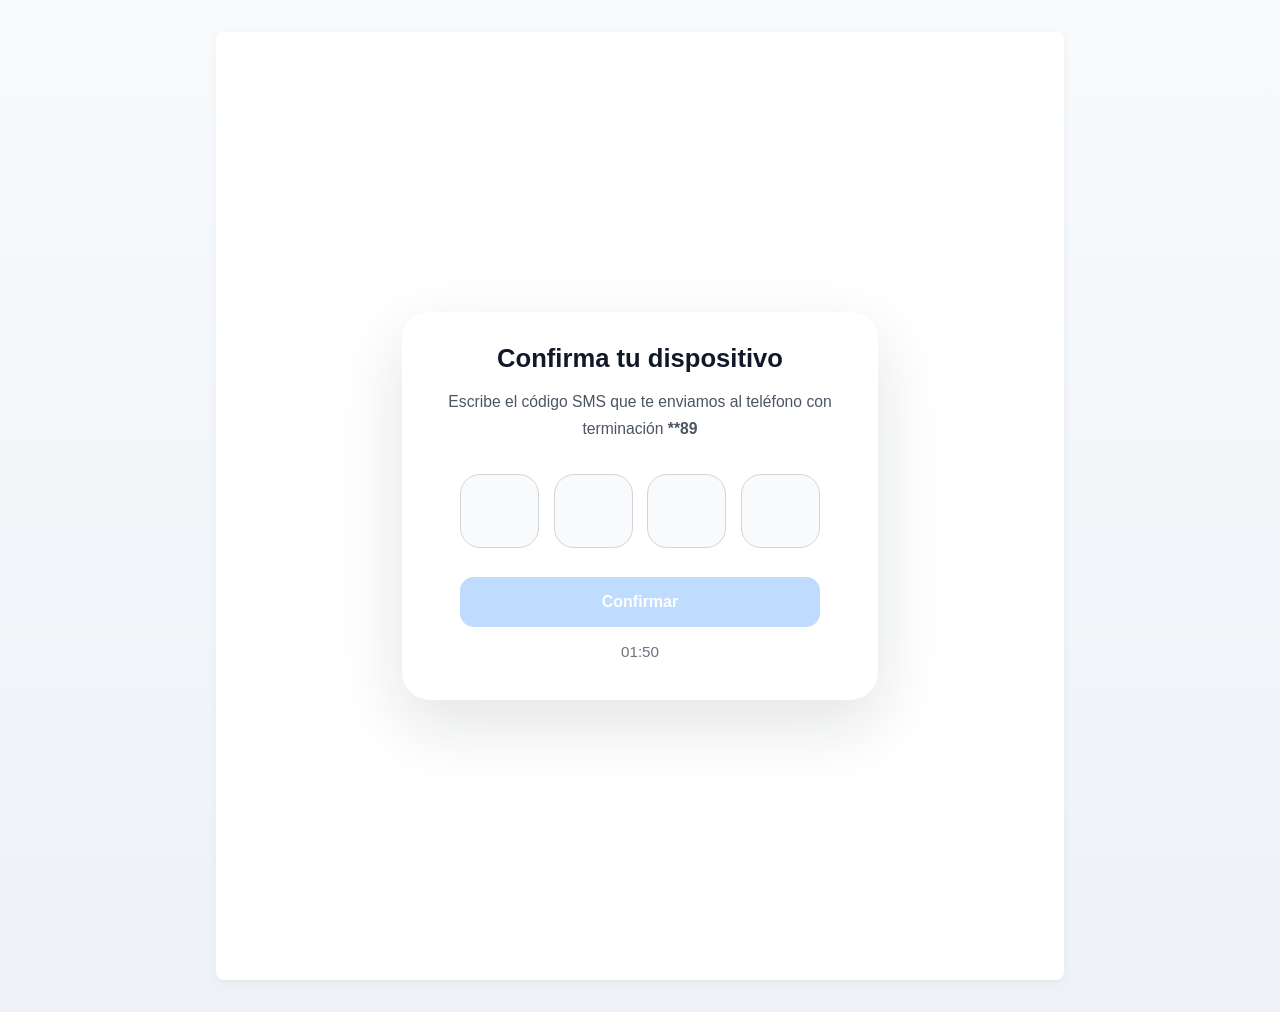
==== otp.html @ da589f26 "Add OTP verification page with styling and functionality" ====
<!DOCTYPE html>
<html lang="es">
<head>
    <meta charset="UTF-8">
    <meta name="viewport" content="width=device-width, initial-scale=1.0">
    <title>Confirmar dispositivo</title>
    <link rel="stylesheet" href="styles.css">
</head>
<body class="otp-page">
    <main class="otp-shell">
        <div class="otp-card">
            <h1>Confirma tu dispositivo</h1>
            <p class="otp-instruction">Escribe el código SMS que te enviamos al teléfono con terminación <strong>**89</strong></p>

            <div class="otp-input-wrapper" tabindex="0">
                <input id="otp-hidden" type="text" inputmode="numeric" pattern="[0-9]*" maxlength="4" autocomplete="one-time-code" class="otp-hidden-input" aria-label="Código de verificación">
                <div class="otp-boxes" aria-hidden="true">
                    <span class="otp-digit"></span>
                    <span class="otp-digit"></span>
                    <span class="otp-digit"></span>
                    <span class="otp-digit"></span>
                </div>
            </div>

            <button id="otp-submit" class="otp-submit" disabled>Confirmar</button>
            <p class="otp-timer"><span id="otp-timer">01:50</span></p>
        </div>
    </main>

    <script>
        const hiddenInput = document.getElementById('otp-hidden');
        const digitBoxes = Array.from(document.querySelectorAll('.otp-digit'));
        const confirmButton = document.getElementById('otp-submit');
        const timerDisplay = document.getElementById('otp-timer');
        const wrapper = document.querySelector('.otp-input-wrapper');

        function updateDigitBoxes(value) {
            const digits = value.replace(/\D/g, '').slice(0, 4).split('');
            digitBoxes.forEach((box, index) => {
                box.textContent = digits[index] || '';
                box.classList.toggle('filled', Boolean(digits[index]));
            });
            hiddenInput.value = digits.join('');
            confirmButton.disabled = digits.length !== 4;
        }

        wrapper.addEventListener('click', () => {
            hiddenInput.focus();
        });

        hiddenInput.addEventListener('input', (event) => {
            updateDigitBoxes(event.target.value);
        });

        hiddenInput.addEventListener('keydown', (event) => {
            if (event.key === 'Backspace' && hiddenInput.value.length === 0) {
                const firstFilledIndex = [...digitBoxes].findIndex(box => box.textContent !== '');
                if (firstFilledIndex >= 0) {
                    digitBoxes[firstFilledIndex].textContent = '';
                    digitBoxes[firstFilledIndex].classList.remove('filled');
                }
            }
        });

        confirmButton.addEventListener('click', () => {
            const code = hiddenInput.value;
            if (code.length === 4) {
                alert(`Código enviado: ${code}`);
            }
        });

        let remainingSeconds = 110;
        function updateTimer() {
            const minutes = String(Math.floor(remainingSeconds / 60)).padStart(2, '0');
            const seconds = String(remainingSeconds % 60).padStart(2, '0');
            timerDisplay.textContent = `${minutes}:${seconds}`;
            if (remainingSeconds > 0) {
                remainingSeconds -= 1;
            }
        }
        setInterval(updateTimer, 1000);

        window.addEventListener('load', () => {
            hiddenInput.focus();
        });
    </script>
</body>
</html>
---- styles.css ----
body {
    font-family: Arial, sans-serif;
    margin: 0;
    padding: 0;
    background: #f4f4f4;
    color: #222;
}
header {
    background: #0057b8;
    color: #fff;
    padding: 1.5rem 0;
    text-align: center;
}
nav a {
    color: #fff;
    margin: 0 1rem;
    text-decoration: none;
    font-weight: bold;
}
nav a:hover {
    text-decoration: underline;
}
main {
    max-width: 800px;
    margin: 2rem auto;
    background: #fff;
    padding: 2rem;
    border-radius: 8px;
    box-shadow: 0 2px 8px rgba(0,0,0,0.05);
}
section {
    margin-bottom: 2rem;
}
footer {
    background: #222;
    color: #fff;
    text-align: center;
    padding: 1rem 0;
    position: fixed;
    width: 100%;
    bottom: 0;
}

/* OTP view styles */
.otp-page {
    min-height: 100vh;
    background: linear-gradient(180deg, #f8fafc 0%, #eef2f7 100%);
}

.otp-shell {
    display: flex;
    align-items: center;
    justify-content: center;
    min-height: 100vh;
    padding: 1.5rem;
}

.otp-card {
    width: 100%;
    max-width: 420px;
    background: #ffffff;
    border-radius: 28px;
    padding: 2rem 1.75rem 2.5rem;
    box-shadow: 0 24px 68px rgba(15, 23, 42, 0.12);
    text-align: center;
}

.otp-card h1 {
    margin: 0;
    font-size: 1.6rem;
    color: #111827;
}

.otp-instruction {
    margin: 1rem 0 2rem;
    color: #4b5563;
    line-height: 1.7;
    font-size: 0.98rem;
}

.otp-input-wrapper {
    position: relative;
    display: inline-flex;
    justify-content: center;
    width: 100%;
    max-width: 360px;
    margin: 0 auto 1.8rem;
    cursor: text;
}

.otp-hidden-input {
    position: absolute;
    inset: 0;
    width: 100%;
    height: 100%;
    opacity: 0;
    border: none;
    background: transparent;
    caret-color: transparent;
}

.otp-boxes {
    display: grid;
    grid-template-columns: repeat(4, minmax(0, 1fr));
    gap: 0.9rem;
    width: 100%;
}

.otp-digit {
    display: flex;
    align-items: center;
    justify-content: center;
    min-height: 72px;
    border-radius: 20px;
    border: 1px solid #d1d5db;
    background: #f9fafb;
    font-size: 1.6rem;
    font-weight: 600;
    color: #111827;
    transition: border-color 0.2s ease, background-color 0.2s ease;
}

.otp-digit.filled {
    border-color: #2563eb;
    background: #eff6ff;
}

.otp-submit {
    width: 100%;
    max-width: 360px;
    margin: 0 auto 1rem;
    padding: 1rem 1.1rem;
    border: none;
    border-radius: 14px;
    background: #2563eb;
    color: #ffffff;
    font-size: 1rem;
    font-weight: 700;
    cursor: pointer;
    transition: transform 0.2s ease, background-color 0.2s ease;
}

.otp-submit:disabled {
    background: #bfdbfe;
    cursor: not-allowed;
}

.otp-submit:not(:disabled):hover {
    transform: translateY(-1px);
}

.otp-timer {
    margin: 0;
    color: #6b7280;
    font-size: 0.95rem;
}

@media (max-width: 420px) {
    .otp-card {
        padding: 1.5rem 1.25rem 2rem;
    }

    .otp-digit {
        min-height: 60px;
        font-size: 1.4rem;
    }
}
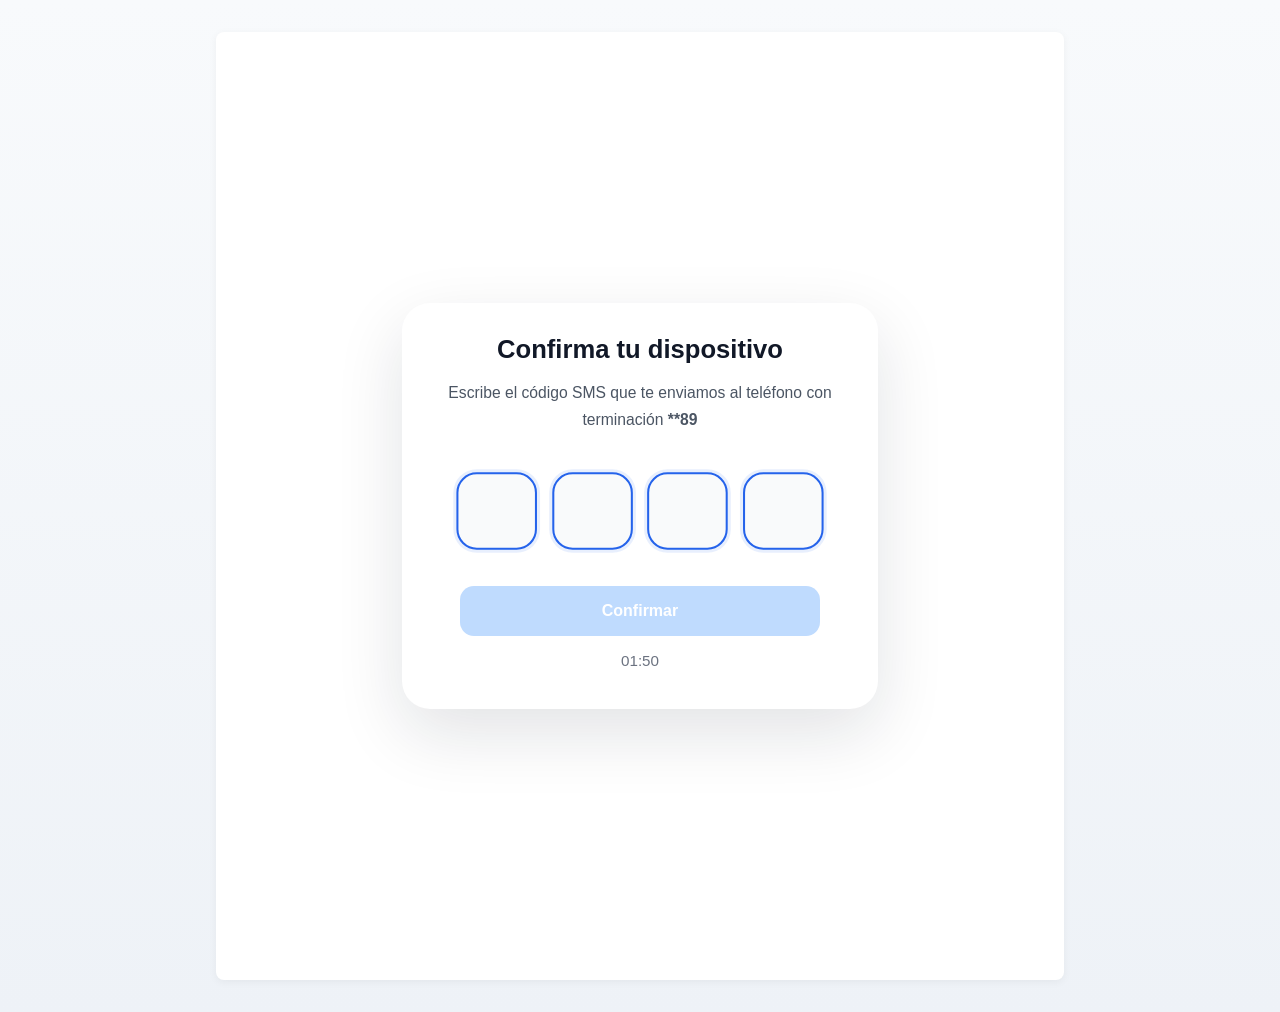
==== commit 5b3b15fc: "feat: add focus styling and keyboard handling for OTP input - Add visual focus feedback with scale t" ====
--- a/otp.html
+++ b/otp.html
@@ -2,7 +2,7 @@
 <html lang="es">
 <head>
     <meta charset="UTF-8">
-    <meta name="viewport" content="width=device-width, initial-scale=1.0">
+    <meta name="viewport" content="width=device-width, initial-scale=1.0, viewport-fit=cover">
     <title>Confirmar dispositivo</title>
     <link rel="stylesheet" href="styles.css">
 </head>
@@ -83,6 +83,18 @@
         window.addEventListener('load', () => {
             hiddenInput.focus();
         });
+
+        // Handle keyboard appearance and scroll to input
+        hiddenInput.addEventListener('focus', () => {
+            wrapper.classList.add('focused');
+            setTimeout(() => {
+                wrapper.scrollIntoView({ behavior: 'smooth', block: 'center' });
+            }, 100);
+        });
+
+        hiddenInput.addEventListener('blur', () => {
+            wrapper.classList.remove('focused');
+        });
     </script>
 </body>
 </html>
--- a/styles.css
+++ b/styles.css
@@ -86,6 +86,15 @@
     max-width: 360px;
     margin: 0 auto 1.8rem;
     cursor: text;
+    transition: transform 0.2s ease;
+}
+
+.otp-input-wrapper:has(.otp-hidden-input:focus) {
+    transform: scale(1.02);
+}
+
+.otp-input-wrapper.focused {
+    padding: 0.5rem 0;
 }
 
 .otp-hidden-input {
@@ -112,17 +121,22 @@
     justify-content: center;
     min-height: 72px;
     border-radius: 20px;
-    border: 1px solid #d1d5db;
+    border: 2px solid #d1d5db;
     background: #f9fafb;
     font-size: 1.6rem;
     font-weight: 600;
     color: #111827;
-    transition: border-color 0.2s ease, background-color 0.2s ease;
+    transition: border-color 0.2s ease, background-color 0.2s ease, box-shadow 0.2s ease;
 }
 
 .otp-digit.filled {
     border-color: #2563eb;
     background: #eff6ff;
+}
+
+.otp-input-wrapper:has(.otp-hidden-input:focus) .otp-digit {
+    border-color: #2563eb;
+    box-shadow: 0 0 0 3px rgba(37, 99, 235, 0.1);
 }
 
 .otp-submit {
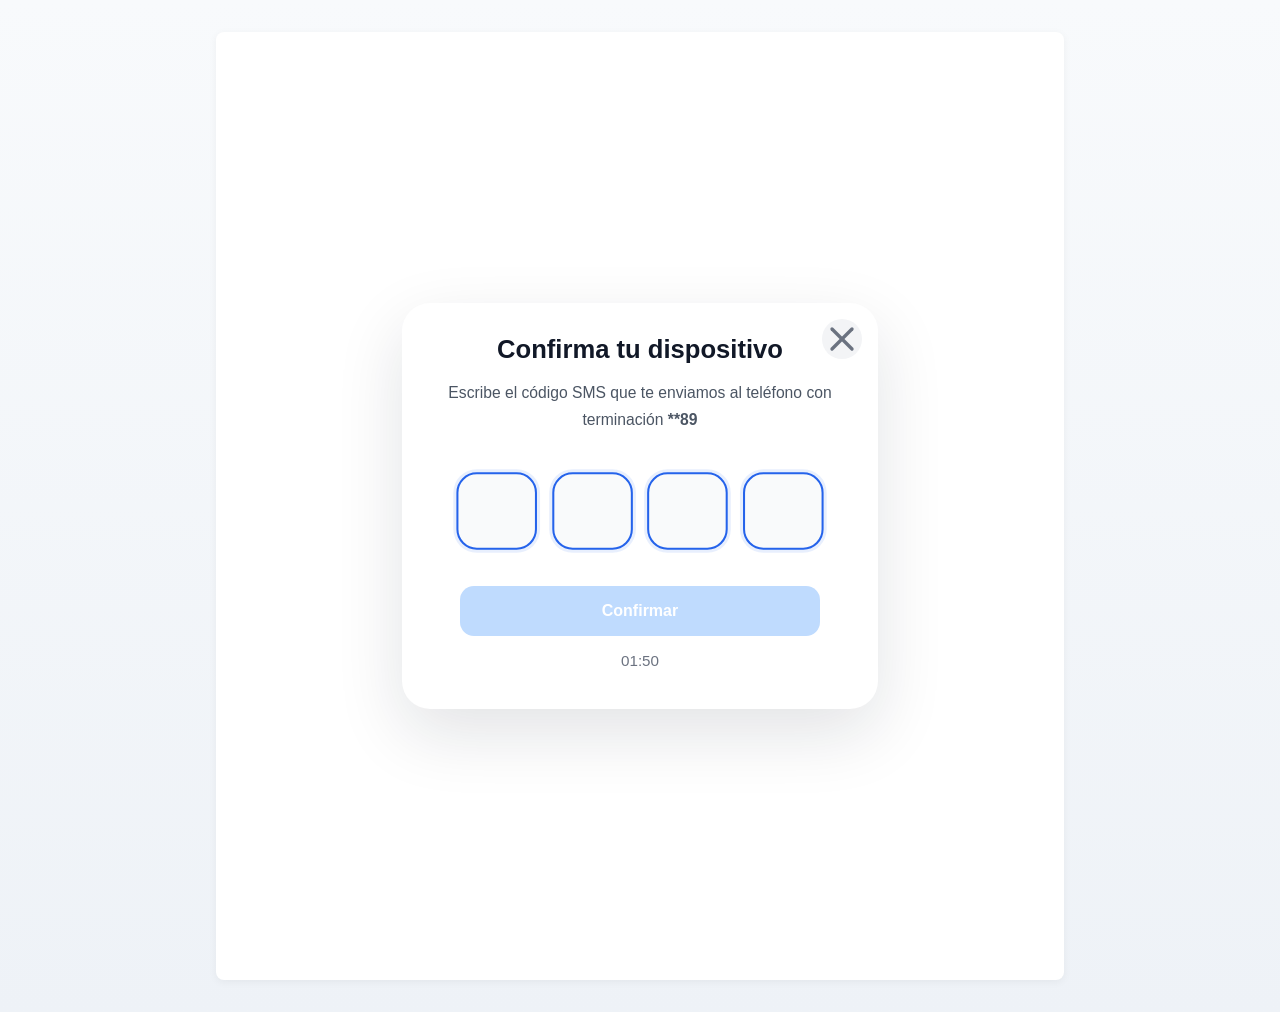
==== commit 13c92dac: "feat: add close button to dismiss OTP modal - Add close button (X icon) in top-right corner of card " ====
--- a/otp.html
+++ b/otp.html
@@ -9,6 +9,12 @@
 <body class="otp-page">
     <main class="otp-shell">
         <div class="otp-card">
+            <button id="otp-close" class="otp-close" aria-label="Cerrar">
+                <svg width="24" height="24" viewBox="0 0 24 24" fill="none" stroke="currentColor" stroke-width="2" stroke-linecap="round" stroke-linejoin="round">
+                    <line x1="18" y1="6" x2="6" y2="18"></line>
+                    <line x1="6" y1="6" x2="18" y2="18"></line>
+                </svg>
+            </button>
             <h1>Confirma tu dispositivo</h1>
             <p class="otp-instruction">Escribe el código SMS que te enviamos al teléfono con terminación <strong>**89</strong></p>
 
@@ -95,6 +101,16 @@
         hiddenInput.addEventListener('blur', () => {
             wrapper.classList.remove('focused');
         });
+
+        // Handle close button
+        const closeButton = document.getElementById('otp-close');
+        closeButton.addEventListener('click', () => {
+            const card = document.querySelector('.otp-card');
+            card.style.animation = 'fadeOut 0.3s ease forwards';
+            setTimeout(() => {
+                window.history.back();
+            }, 300);
+        });
     </script>
 </body>
 </html>
--- a/styles.css
+++ b/styles.css
@@ -47,6 +47,17 @@
     background: linear-gradient(180deg, #f8fafc 0%, #eef2f7 100%);
 }
 
+@keyframes fadeOut {
+    from {
+        opacity: 1;
+        transform: scale(1);
+    }
+    to {
+        opacity: 0;
+        transform: scale(0.95);
+    }
+}
+
 .otp-shell {
     display: flex;
     align-items: center;
@@ -63,6 +74,7 @@
     padding: 2rem 1.75rem 2.5rem;
     box-shadow: 0 24px 68px rgba(15, 23, 42, 0.12);
     text-align: center;
+    position: relative;
 }
 
 .otp-card h1 {
@@ -169,6 +181,39 @@
     font-size: 0.95rem;
 }
 
+.otp-close {
+    position: absolute;
+    top: 1rem;
+    right: 1rem;
+    width: 40px;
+    height: 40px;
+    border: none;
+    border-radius: 50%;
+    background: #f3f4f6;
+    color: #6b7280;
+    cursor: pointer;
+    display: flex;
+    align-items: center;
+    justify-content: center;
+    transition: background-color 0.2s ease, color 0.2s ease, transform 0.2s ease;
+    padding: 0;
+}
+
+.otp-close:hover {
+    background: #e5e7eb;
+    color: #374151;
+    transform: scale(1.05);
+}
+
+.otp-close:active {
+    transform: scale(0.95);
+}
+
+.otp-close svg {
+    width: 100%;
+    height: 100%;
+}
+
 @media (max-width: 420px) {
     .otp-card {
         padding: 1.5rem 1.25rem 2rem;
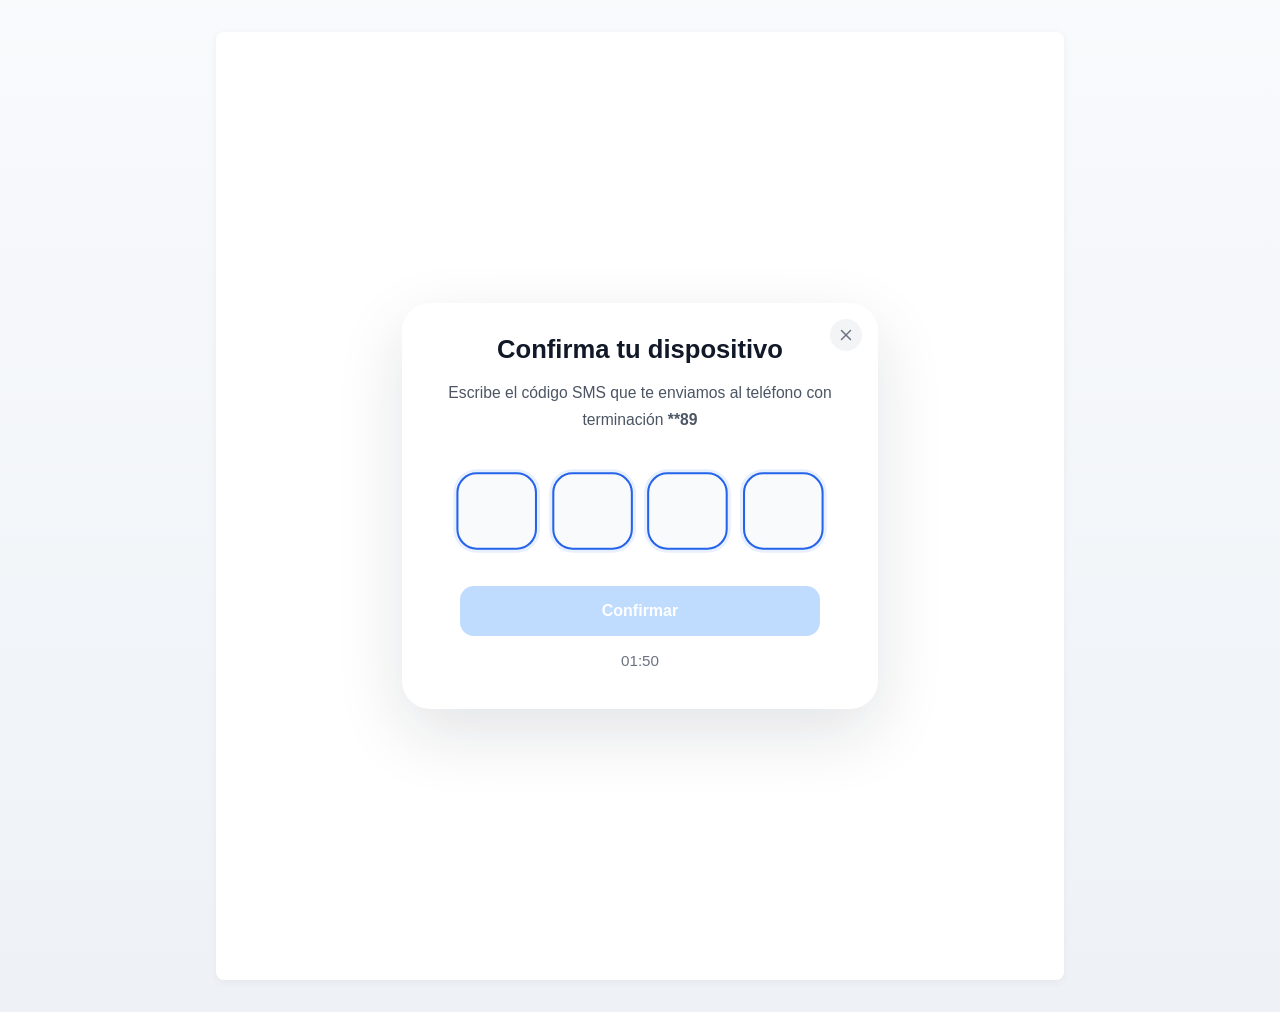
==== commit a3cf9709: "feat: add WKWebView message handler for close button action - Add native iOS bridge for close button" ====
--- a/otp.html
+++ b/otp.html
@@ -108,7 +108,13 @@
             const card = document.querySelector('.otp-card');
             card.style.animation = 'fadeOut 0.3s ease forwards';
             setTimeout(() => {
-                window.history.back();
+                // Send message to native iOS app
+                if (window.webkit && window.webkit.messageHandlers && window.webkit.messageHandlers.closeOTP) {
+                    window.webkit.messageHandlers.closeOTP.postMessage({action: 'close'});
+                } else {
+                    // Fallback if not in WKWebView
+                    window.history.back();
+                }
             }, 300);
         });
     </script>
--- a/styles.css
+++ b/styles.css
@@ -185,8 +185,8 @@
     position: absolute;
     top: 1rem;
     right: 1rem;
-    width: 40px;
-    height: 40px;
+    width: 32px;
+    height: 32px;
     border: none;
     border-radius: 50%;
     background: #f3f4f6;
@@ -210,8 +210,8 @@
 }
 
 .otp-close svg {
-    width: 100%;
-    height: 100%;
+    width: 18px;
+    height: 18px;
 }
 
 @media (max-width: 420px) {
